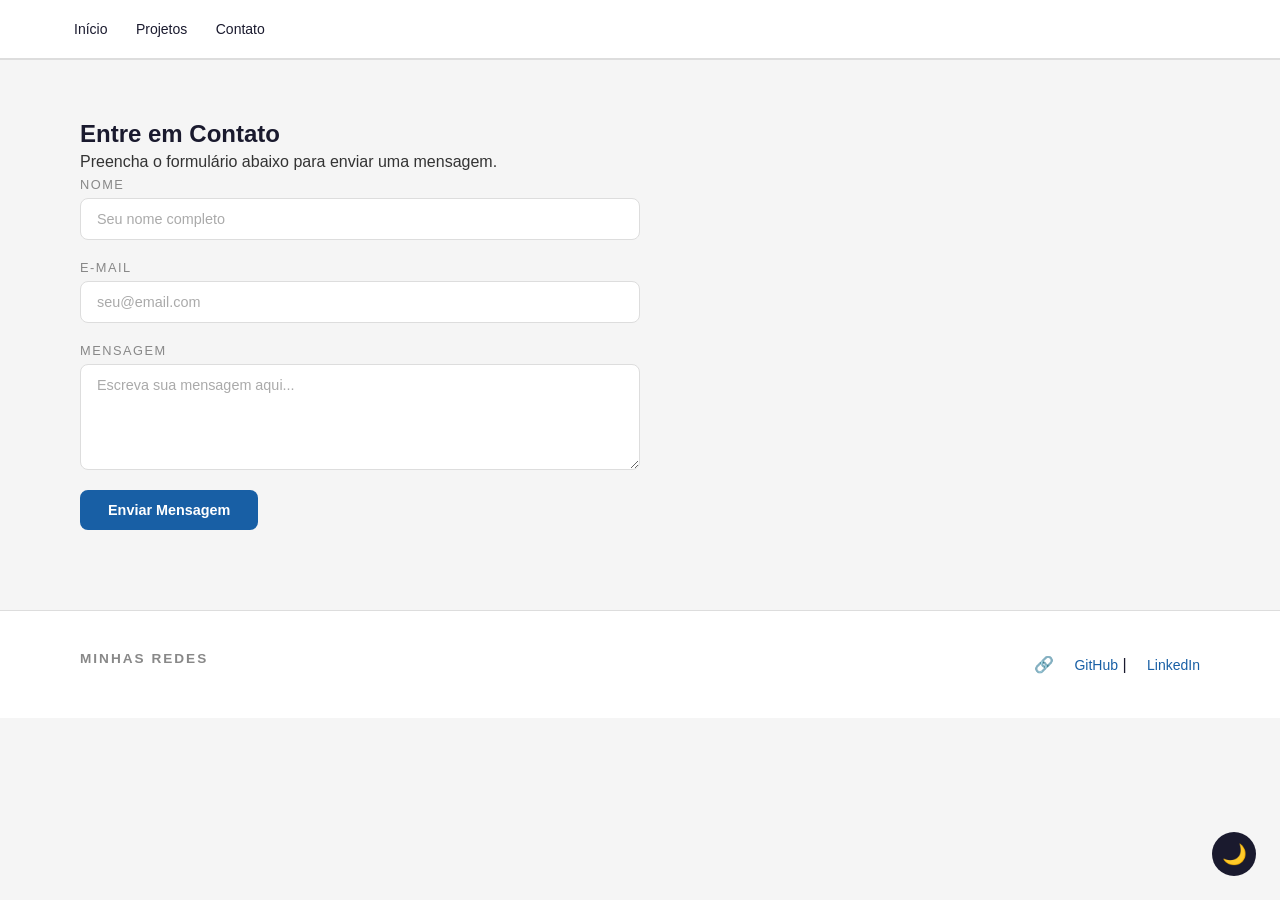
==== contatos.html @ a9e396bb "Add files via upload" ====
<!DOCTYPE html>
<html lang="pt-BR">
<head>
    <meta charset="UTF-8">
    <meta name="viewport" content="width=device-width, initial-scale=1.0">
    <title>Contato - Caio Freitas</title>
    <link rel="stylesheet" href="parte.css">
</head>
<body>

    <!-- Botão Dark Mode -->
    <button id="toggle-dark" onclick="toggleDark()">🌙</button>

    <!-- Cabeçalho -->
    <header>
        <nav>
            <a href="index.html">Início</a>
            <a href="projetos.html">Projetos</a>
            <a href="contatos.html">Contato</a>
        </nav>
    </header>

    <!-- Página de Contato -->
    <section id="contato-pagina">
        <h1>Entre em Contato</h1>
        <p>Preencha o formulário abaixo para enviar uma mensagem.</p>

        <div class="formulario-wrapper">

            <div class="campo">
                <label for="nome">Nome</label>
                <input type="text" id="nome" placeholder="Seu nome completo">
            </div>

            <div class="campo">
                <label for="email">E-mail</label>
                <input type="email" id="email" placeholder="seu@email.com">
            </div>

            <div class="campo">
                <label for="mensagem">Mensagem</label>
                <textarea id="mensagem" rows="5" placeholder="Escreva sua mensagem aqui..."></textarea>
            </div>

            <button class="btn-enviar" onclick="enviarMensagem()">
                Enviar Mensagem
            </button>

            <p id="feedback-envio"></p>

        </div>
    </section>

    <!-- Redes Sociais -->
    <footer>
        <h2>Minhas Redes</h2>
        <p>
            🔗 <a href="https://github.com/caiofreitas23" target="_blank">GitHub</a> |
            <a href="https://www.linkedin.com/in/caiofamedeiros" target="_blank">LinkedIn</a>
        </p>
    </footer>

    <script src="paginicial.js"></script>

</body>
</html>
---- parte.css ----
/* Configurações básicas */
* {
    margin: 0;
    padding: 0;
    box-sizing: border-box;
    font-family: Comfortaa, sans-serif;
    scroll-behavior: smooth;
}

/* LIGHT MODE (padrão) */
body {
    background-color: #f5f5f5;
    color: #1a1a2e;
    transition: background-color 0.3s, color 0.3s;
}

header {
    background-color: #ffffff;
    color: #1a1a2e;
    display: flex;
    justify-content: space-between;
    align-items: center;
    padding: 20px 50px;
    position: sticky;
    top: 0;
    z-index: 100;
    border-bottom: 0.5px solid #ddd;
}

header nav a {
    color: #1a1a2e;
    text-decoration: none;
    margin-left: 24px;
    font-size: 14px;
    transition: color 0.2s;
}

header nav a:hover {
    color: #185fa5;
}

.hero {
    background-color: #e8f0fe;
    color: #1a1a2e;
    display: flex;
    align-items: center;
    gap: 40px;
    padding: 80px 80px;
}

.hero-texto h1 {
    font-size: 2.5rem;
    font-weight: bold;
    margin-bottom: 8px;
    color: #1a1a2e;
}

.hero-texto p {
    color: #185fa5;
    font-size: 1rem;
}

.foto-perfil {
    width: 150px;
    height: 150px;
    border-radius: 50%;
    object-fit: cover;
    border: 3px solid #185fa5;
    flex-shrink: 0;
}

section {
    padding: 60px 80px;
    border-top: 0.5px solid #ddd;
}

section h2 {
    font-size: 0.85rem;
    font-weight: 500;
    color: #888;
    text-transform: uppercase;
    letter-spacing: 2px;
    margin-bottom: 24px;
}

section p {
    color: #333;
    line-height: 1.8;
    max-width: 640px;
}

.grade-projetos {
    display: grid;
    grid-template-columns: repeat(auto-fit, minmax(260px, 1fr));
    gap: 20px;
    margin-bottom: 20px;
}

.card-projeto {
    background-color: #ffffff;
    border: 0.5px solid #ddd;
    border-radius: 12px;
    padding: 24px;
    transition: border-color 0.2s;
}

.card-projeto:hover {
    border-color: #185fa5;
}

.card-projeto h3 {
    font-size: 1rem;
    font-weight: 500;
    margin-bottom: 10px;
    color: #1a1a2e;
}

.card-projeto p {
    font-size: 0.875rem;
    color: #555;
    line-height: 1.6;
}

.card-projeto a {
    display: inline-block;
    margin-top: 16px;
    font-size: 0.875rem;
    color: #185fa5;
    text-decoration: none;
}

.card-projeto a:hover {
    text-decoration: underline;
}

/* Formulário de Contato */
#formulario-contato {
    padding: 60px 80px;
    border-top: 0.5px solid #ddd;
}

.formulario-wrapper {
    max-width: 560px;
    display: flex;
    flex-direction: column;
    gap: 20px;
}

.campo {
    display: flex;
    flex-direction: column;
    gap: 6px;
}

.campo label {
    font-size: 0.8rem;
    text-transform: uppercase;
    letter-spacing: 1.5px;
    color: #888;
}

.campo input,
.campo textarea {
    background-color: #ffffff;
    border: 0.5px solid #ddd;
    border-radius: 8px;
    padding: 12px 16px;
    color: #1a1a2e;
    font-family: Comfortaa, sans-serif;
    font-size: 0.9rem;
    outline: none;
    transition: border-color 0.2s;
    resize: vertical;
}

.campo input:focus,
.campo textarea:focus {
    border-color: #185fa5;
}

.campo input::placeholder,
.campo textarea::placeholder {
    color: #aaa;
}

.btn-enviar {
    background-color: #185fa5;
    color: #ffffff;
    border: none;
    border-radius: 8px;
    padding: 12px 28px;
    font-family: Comfortaa, sans-serif;
    font-size: 0.9rem;
    font-weight: bold;
    cursor: pointer;
    align-self: flex-start;
    transition: background-color 0.2s;
}

.btn-enviar:hover {
    background-color: #1a4f8a;
}

#feedback-envio {
    font-size: 0.85rem;
    color: #2f855a;
}

footer {
    background-color: #ffffff;
    padding: 40px 80px;
    border-top: 0.5px solid #ddd;
    display: flex;
    justify-content: space-between;
    align-items: center;
    flex-wrap: wrap;
    gap: 16px;
}

footer h2 {
    font-size: 0.85rem;
    color: #888;
    text-transform: uppercase;
    letter-spacing: 2px;
    margin-bottom: 12px;
}

footer a {
    color: #185fa5;
    text-decoration: none;
    margin-left: 16px;
    font-size: 14px;
}

footer a:hover {
    text-decoration: underline;
}

/* Botão Dark Mode */
#toggle-dark {
    position: fixed;
    bottom: 24px;
    right: 24px;
    background: #1a1a2e;
    color: white;
    border: none;
    border-radius: 50%;
    width: 44px;
    height: 44px;
    font-size: 20px;
    cursor: pointer;
    z-index: 999;
    transition: background 0.3s;
}

/* DARK MODE */
body.dark {
    background-color: #0f0f1a;
    color: #e2e8f0;
}

body.dark header {
    background-color: #1a1a2e;
    border-bottom: 0.5px solid #2d2d4e;
}

body.dark header nav a {
    color: #a0aec0;
}

body.dark header nav a:hover {
    color: #63b3ed;
}

body.dark .hero {
    background-color: #16213e;
    color: #e2e8f0;
}

body.dark .hero-texto h1 {
    color: #e2e8f0;
}

body.dark .hero-texto p {
    color: #63b3ed;
}

body.dark section {
    border-top: 0.5px solid #2d2d4e;
}

body.dark section h2 {
    color: #a0aec0;
}

body.dark section p {
    color: #cbd5e0;
}

body.dark .card-projeto {
    background-color: #1a1a2e;
    border: 0.5px solid #2d2d4e;
}

body.dark .card-projeto:hover {
    border-color: #63b3ed;
}

body.dark .card-projeto h3 {
    color: #e2e8f0;
}

body.dark .card-projeto p {
    color: #a0aec0;
}

body.dark .card-projeto a {
    color: #63b3ed;
}

body.dark #formulario-contato {
    border-top: 0.5px solid #2d2d4e;
}

body.dark .campo label {
    color: #a0aec0;
}

body.dark .campo input,
body.dark .campo textarea {
    background-color: #1a1a2e;
    border-color: #2d2d4e;
    color: #e2e8f0;
}

body.dark .campo input:focus,
body.dark .campo textarea:focus {
    border-color: #63b3ed;
}

body.dark .campo input::placeholder,
body.dark .campo textarea::placeholder {
    color: #4a5568;
}

body.dark .btn-enviar {
    background-color: #63b3ed;
    color: #0f0f1a;
}

body.dark .btn-enviar:hover {
    background-color: #4299e1;
}

body.dark #feedback-envio {
    color: #68d391;
}

body.dark footer {
    background-color: #1a1a2e;
    border-top: 0.5px solid #2d2d4e;
}

body.dark footer h2 {
    color: #a0aec0;
}

body.dark footer a {
    color: #63b3ed;
}

body.dark #toggle-dark {
    background: #e2e8f0;
    color: #1a1a2e;
}
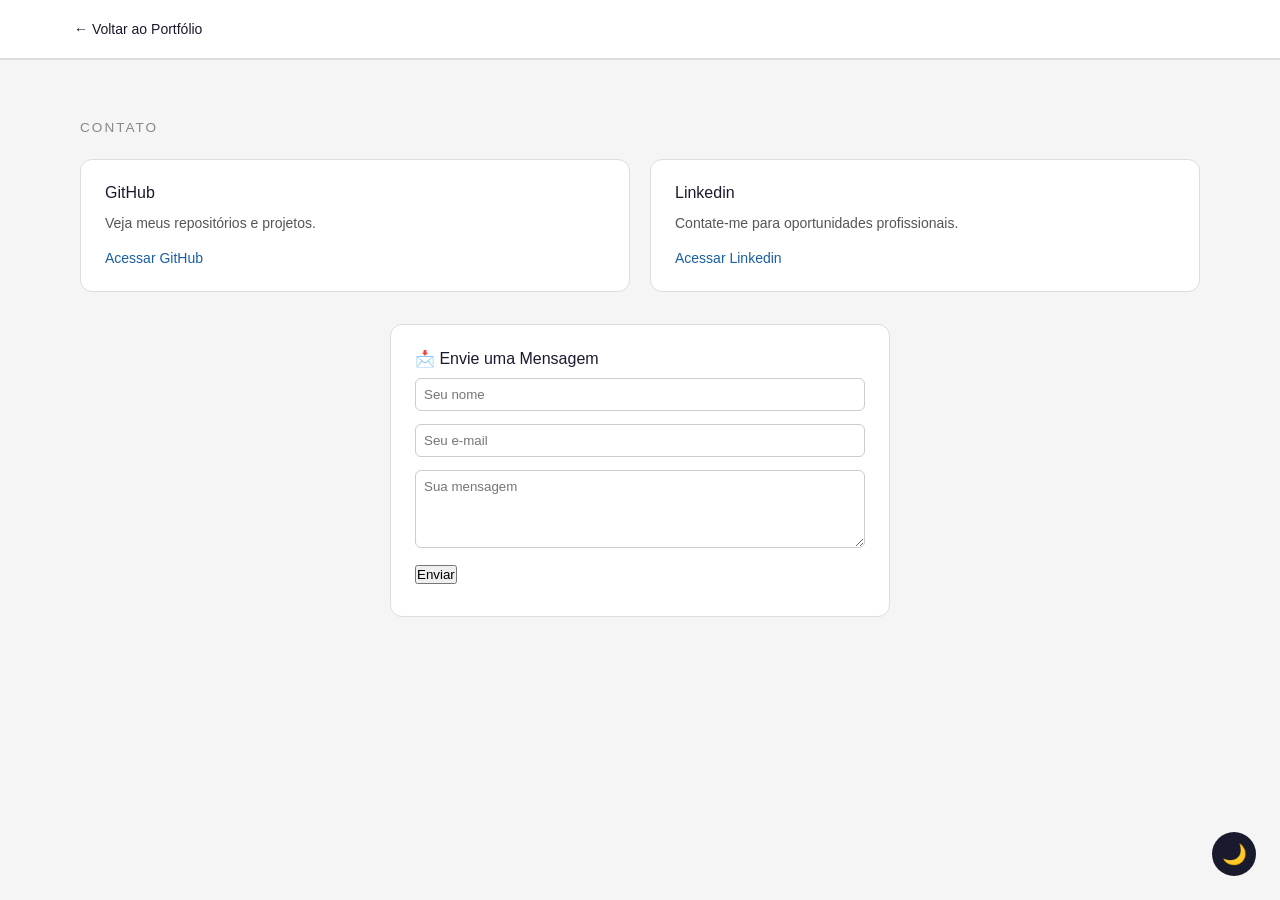
==== commit 131d1a69: "Update contatos.html" ====
--- a/contatos.html
+++ b/contatos.html
@@ -14,53 +14,41 @@
     <!-- Cabeçalho -->
     <header>
         <nav>
-            <a href="index.html">Início</a>
-            <a href="projetos.html">Projetos</a>
-            <a href="contatos.html">Contato</a>
+            <a href="index.html">← Voltar ao Portfólio</a>
         </nav>
     </header>
 
-    <!-- Página de Contato -->
-    <section id="contato-pagina">
-        <h1>Entre em Contato</h1>
-        <p>Preencha o formulário abaixo para enviar uma mensagem.</p>
+    <!-- Contato -->
+    <section id="contato">
+        <h2>Contato</h2>
+        <div class="grade-projetos">
 
-        <div class="formulario-wrapper">
-
-            <div class="campo">
-                <label for="nome">Nome</label>
-                <input type="text" id="nome" placeholder="Seu nome completo">
+            <div class="card-projeto">
+                <h3>GitHub</h3>
+                <p>Veja meus repositórios e projetos.</p>
+                <a href="https://github.com/caiofreitas23" target="_blank">Acessar GitHub</a>
             </div>
 
-            <div class="campo">
-                <label for="email">E-mail</label>
-                <input type="email" id="email" placeholder="seu@email.com">
+            <div class="card-projeto">
+                <h3>Linkedin</h3>
+                <p>Contate-me para oportunidades profissionais.</p>
+                <a href="https://www.linkedin.com/in/caiofamedeiros" target="_blank">Acessar Linkedin</a>
             </div>
 
-            <div class="campo">
-                <label for="mensagem">Mensagem</label>
-                <textarea id="mensagem" rows="5" placeholder="Escreva sua mensagem aqui..."></textarea>
-            </div>
+        </div>
 
-            <button class="btn-enviar" onclick="enviarMensagem()">
-                Enviar Mensagem
-            </button>
+        <!-- Formulário de contato -->
+        <div class="card-projeto" style="max-width: 500px; margin: 2rem auto;">
+            <h3>📩 Envie uma Mensagem</h3>
+            <input type="text" id="nome" placeholder="Seu nome" style="width:100%; margin-bottom:0.8rem; padding:0.5rem; border-radius:6px; border:1px solid #ccc;"/>
+            <input type="email" id="email" placeholder="Seu e-mail" style="width:100%; margin-bottom:0.8rem; padding:0.5rem; border-radius:6px; border:1px solid #ccc;"/>
+            <textarea id="mensagem" placeholder="Sua mensagem" rows="4" style="width:100%; margin-bottom:0.8rem; padding:0.5rem; border-radius:6px; border:1px solid #ccc;"></textarea>
+            <button onclick="enviarMensagem()">Enviar</button>
+            <p id="feedback-envio" style="margin-top:0.5rem;"></p>
+        </div>
 
-            <p id="feedback-envio"></p>
-
-        </div>
     </section>
 
-    <!-- Redes Sociais -->
-    <footer>
-        <h2>Minhas Redes</h2>
-        <p>
-            🔗 <a href="https://github.com/caiofreitas23" target="_blank">GitHub</a> |
-            <a href="https://www.linkedin.com/in/caiofamedeiros" target="_blank">LinkedIn</a>
-        </p>
-    </footer>
-
     <script src="paginicial.js"></script>
-
 </body>
-</html>+</html>
